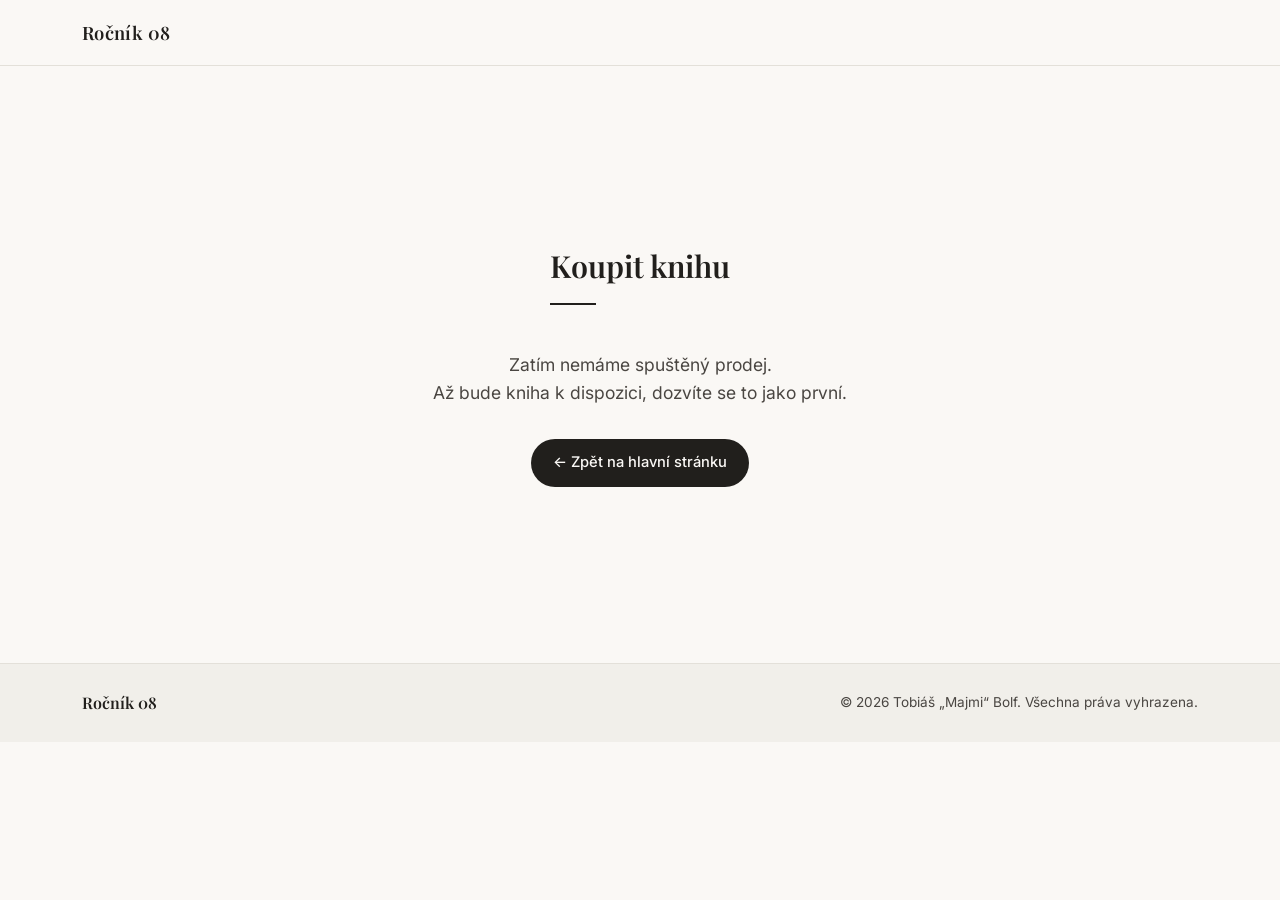
==== koupit.html @ d8b81053 "Add files via upload" ====
<!DOCTYPE html>
<html lang="cs">
<head>
<meta charset="UTF-8">
<meta name="viewport" content="width=device-width, initial-scale=1.0">
<title>Koupit knihu — Ročník 08</title>
<link rel="preconnect" href="https://fonts.googleapis.com">
<link rel="preconnect" href="https://fonts.gstatic.com" crossorigin>
<link href="https://fonts.googleapis.com/css2?family=Playfair+Display:ital,wght@0,500;0,600;0,700;1,500&family=Inter:wght@400;500;600&display=swap" rel="stylesheet">
<link rel="stylesheet" href="style.css">
<link rel="icon" type="image/svg+xml" href="data:image/svg+xml,%3Csvg xmlns='http://www.w3.org/2000/svg' viewBox='0 0 32 32'%3E%3Crect width='32' height='32' rx='6' fill='%23211f1c'/%3E%3Ctext x='16' y='23' font-size='20' text-anchor='middle' fill='%23faf8f5'%3E08%3C/text%3E%3C/svg%3E">
</head>
<body>

<header class="site-header">
  <div class="header-inner">
    <a href="index.html" class="logo">Ročník 08</a>
  </div>
</header>

<main>
  <section class="section">
    <div class="section-inner" style="text-align:center; padding: 80px 0;">
      <h1 class="section-title" style="display:inline-block; text-align:center;">Koupit knihu</h1>
      <p class="body-text" style="margin: 24px auto 0; font-size:1.1rem;">
        Zatím nemáme spuštěný prodej.<br>
        Až bude kniha k dispozici, dozvíte se to jako první.
      </p>
      <a href="index.html" class="btn btn-dark" style="margin-top:32px;">← Zpět na hlavní stránku</a>
    </div>
  </section>
</main>

<footer class="site-footer">
  <div class="footer-inner">
    <span class="footer-logo">Ročník 08</span>
    <span class="footer-copy">© 2026 Tobiáš „Majmi“ Bolf. Všechna práva vyhrazena.</span>
  </div>
</footer>

</body>
</html>
---- style.css ----
:root {
  --ink: #211f1c;
  --ink-soft: #4a4642;
  --paper: #faf8f5;
  --paper-alt: #f1efea;
  --line: #e3e0d9;
  --lavender: #b9b4d4;
  --sage: #a9c3ae;
  --clay: #cbb3a3;
  --radius: 14px;
  --serif: "Playfair Display", Georgia, serif;
  --sans: "Inter", -apple-system, BlinkMacSystemFont, sans-serif;
}

* { box-sizing: border-box; }

html { scroll-behavior: smooth; }

@media (prefers-reduced-motion: reduce) {
  html { scroll-behavior: auto; }
  * { animation-duration: 0.01ms !important; transition-duration: 0.01ms !important; }
}

body {
  margin: 0;
  font-family: var(--sans);
  color: var(--ink);
  background: var(--paper);
  line-height: 1.6;
  -webkit-font-smoothing: antialiased;
}

a { color: inherit; text-decoration: none; }

img { max-width: 100%; display: block; }

:focus-visible {
  outline: 2px solid var(--ink);
  outline-offset: 3px;
}

/* ---------- Header ---------- */
.site-header {
  position: sticky;
  top: 0;
  z-index: 50;
  background: rgba(250, 248, 245, 0.9);
  backdrop-filter: blur(8px);
  border-bottom: 1px solid var(--line);
}

.header-inner {
  max-width: 1180px;
  margin: 0 auto;
  padding: 18px 32px;
  display: flex;
  align-items: center;
  justify-content: space-between;
}

.logo {
  font-family: var(--serif);
  font-weight: 600;
  font-size: 1.15rem;
  letter-spacing: 0.02em;
}

.nav {
  display: flex;
  gap: 28px;
}

.nav-link {
  font-size: 0.92rem;
  color: var(--ink-soft);
  padding-bottom: 4px;
  border-bottom: 2px solid transparent;
  transition: color 0.15s, border-color 0.15s;
}

.nav-link:hover { color: var(--ink); }

.nav-link.active {
  color: var(--ink);
  border-color: var(--ink);
}

.nav-toggle {
  display: none;
  flex-direction: column;
  gap: 5px;
  background: none;
  border: none;
  cursor: pointer;
  padding: 6px;
}

.nav-toggle span {
  width: 22px;
  height: 2px;
  background: var(--ink);
  display: block;
}

/* ---------- Hero ---------- */
.hero {
  position: relative;
  min-height: 92vh;
  display: flex;
  align-items: center;
  background: linear-gradient(160deg, #cdd6d0 0%, #c4c1d6 45%, #d8c9c4 100%);
  background-image:
    linear-gradient(180deg, rgba(250,248,245,0.15) 0%, rgba(250,248,245,0.55) 100%),
    url("assets/cover.jpg");
  background-size: cover;
  background-position: center 30%;
  overflow: hidden;
}

.hero-inner {
  max-width: 1180px;
  margin: 0 auto;
  padding: 0 32px;
  width: 100%;
}

.hero-title {
  margin: 0;
  line-height: 0.85;
}

.hero-title-word {
  display: block;
  font-family: var(--serif);
  font-weight: 500;
  font-size: clamp(2.2rem, 6vw, 3.6rem);
  text-decoration: underline;
  text-underline-offset: 10px;
  text-decoration-thickness: 2px;
}

.hero-title-number {
  display: block;
  font-family: var(--serif);
  font-weight: 700;
  font-size: clamp(6rem, 18vw, 11rem);
  margin-top: -0.05em;
}

.hero-tagline {
  font-size: 1.15rem;
  color: var(--ink-soft);
  margin: 18px 0 32px;
}

.hero-actions {
  display: flex;
  flex-wrap: wrap;
  gap: 14px;
}

.scroll-hint {
  position: absolute;
  bottom: 28px;
  left: 50%;
  transform: translateX(-50%);
  color: var(--ink-soft);
  animation: bob 2.2s ease-in-out infinite;
}

@keyframes bob {
  0%, 100% { transform: translate(-50%, 0); }
  50% { transform: translate(-50%, 6px); }
}

/* ---------- Buttons ---------- */
.btn {
  display: inline-flex;
  align-items: center;
  gap: 8px;
  padding: 12px 22px;
  border-radius: 999px;
  font-size: 0.92rem;
  font-weight: 500;
  white-space: nowrap;
  transition: transform 0.15s, background 0.15s, border-color 0.15s;
}

.btn:hover { transform: translateY(-1px); }

.btn-dark {
  background: var(--ink);
  color: var(--paper);
}

.btn-dark:hover { background: #35322d; }

.btn-light {
  background: var(--paper);
  color: var(--ink);
  border: 1px solid var(--line);
}

.btn-light:hover { background: #fff; }

.btn-outline {
  background: transparent;
  color: var(--ink);
  border: 1px solid var(--ink);
}

.btn-outline:hover { background: var(--ink); color: var(--paper); }

/* ---------- Sections ---------- */
.section { padding: 96px 0; }

.section-inner {
  max-width: 1180px;
  margin: 0 auto;
  padding: 0 32px;
}

.section-title {
  font-family: var(--serif);
  font-weight: 600;
  font-size: 1.9rem;
  margin: 0 0 22px;
  position: relative;
  padding-bottom: 14px;
}

.section-title::after {
  content: "";
  position: absolute;
  left: 0;
  bottom: 0;
  width: 46px;
  height: 2px;
  background: var(--ink);
}

.body-text {
  color: var(--ink-soft);
  font-size: 1.02rem;
  max-width: 46ch;
  margin: 0 0 30px;
}

.two-col {
  display: grid;
  grid-template-columns: 1.2fr 0.8fr;
  gap: 60px;
  align-items: center;
}

.two-col.reverse { grid-template-columns: 0.8fr 1.2fr; }
.two-col.reverse .col-cover { order: 1; }
.two-col.reverse .col-text { order: 2; }

.section-book { background: var(--paper-alt); }

.col-avatar { text-align: center; }

.avatar-frame {
  width: 100%;
  max-width: 260px;
  aspect-ratio: 1;
  margin: 0 auto 16px;
  border-radius: var(--radius);
  background: linear-gradient(160deg, var(--lavender), var(--sage));
  display: flex;
  align-items: center;
  justify-content: center;
  color: rgba(255,255,255,0.75);
}

.avatar-name {
  font-family: var(--serif);
  font-weight: 600;
  margin: 0;
}

.avatar-role {
  color: var(--ink-soft);
  font-size: 0.85rem;
  margin: 2px 0 0;
}

.col-cover {
  display: flex;
  justify-content: center;
}

.book-cover-img {
  width: 100%;
  max-width: 300px;
  border-radius: 6px;
  box-shadow: 0 22px 44px -18px rgba(33, 31, 28, 0.45);
  transform: rotate(-2deg);
}

.book-actions {
  display: flex;
  flex-wrap: wrap;
  gap: 12px;
}

/* ---------- Poems ---------- */
.poems-header {
  display: flex;
  align-items: baseline;
  justify-content: space-between;
  flex-wrap: wrap;
  gap: 12px;
}

.link-all {
  font-size: 0.9rem;
  color: var(--ink-soft);
  border-bottom: 1px solid transparent;
}

.link-all:hover { border-color: var(--ink-soft); }

.poems-grid {
  margin-top: 34px;
  display: grid;
  grid-template-columns: repeat(4, 1fr);
  gap: 20px;
}

.poem-card {
  background: var(--paper-alt);
  border-radius: var(--radius);
  padding: 24px;
  border: 1px solid var(--line);
  transition: transform 0.15s, box-shadow 0.15s;
}

.poem-card:hover {
  transform: translateY(-3px);
  box-shadow: 0 16px 30px -20px rgba(33,31,28,0.35);
}

.poem-card h3 {
  font-family: var(--serif);
  font-size: 1.15rem;
  margin: 0 0 10px;
}

.poem-card p {
  color: var(--ink-soft);
  font-size: 0.92rem;
  min-height: 3.4em;
  margin: 0 0 14px;
}

.poem-excerpt {
  font-family: var(--serif);
  font-size: 0.95rem;
  font-style: italic;
  color: var(--ink-soft);
  line-height: 1.7;
  margin: 0 0 16px;
  min-height: 5.2em;
}

.link-read {
  font-size: 0.88rem;
  font-weight: 500;
}

/* ---------- Banner ---------- */
.section-banner { padding: 0 0 96px; }

.banner-inner {
  background: var(--paper-alt);
  border-radius: var(--radius);
  padding: 32px 36px;
  display: flex;
  align-items: center;
  justify-content: space-between;
  flex-wrap: wrap;
  gap: 20px;
}

.banner-left {
  display: flex;
  align-items: center;
  gap: 18px;
}

.banner-icon {
  width: 52px;
  height: 52px;
  border-radius: 12px;
  background: linear-gradient(160deg, var(--lavender), var(--clay));
  display: flex;
  align-items: center;
  justify-content: center;
  color: #fff;
  flex-shrink: 0;
}

.banner-eyebrow {
  margin: 0;
  font-size: 0.82rem;
  color: var(--ink-soft);
}

.banner-title {
  margin: 2px 0;
  font-family: var(--serif);
  font-weight: 600;
  font-size: 1.2rem;
}

.banner-sub {
  margin: 0;
  font-size: 0.88rem;
  color: var(--ink-soft);
}

/* ---------- Contact ---------- */
.contact-grid {
  display: grid;
  grid-template-columns: repeat(3, 1fr);
  gap: 18px;
}

.contact-item {
  display: flex;
  align-items: center;
  gap: 14px;
  padding: 18px 20px;
  border: 1px solid var(--line);
  border-radius: var(--radius);
  transition: border-color 0.15s, transform 0.15s;
}

.contact-item:hover {
  border-color: var(--ink);
  transform: translateY(-2px);
}

.contact-item strong {
  display: block;
  font-size: 0.92rem;
}

.contact-item span {
  font-size: 0.88rem;
  color: var(--ink-soft);
}

/* ---------- Single Poem Page ---------- */
.poem-page {
  padding: 64px 0 96px;
}

.poem-page .section-title {
  text-align: center;
}

.poem-page .section-title::after {
  left: 50%;
  transform: translateX(-50%);
}

.poem-body {
  max-width: 580px;
  margin: 0 auto;
  font-family: var(--serif);
  font-size: 1.08rem;
  line-height: 2;
  color: var(--ink);
  padding: 0 20px;
}

.poem-body p {
  margin: 0 0 24px;
  text-indent: 0;
}

.poem-back {
  display: inline-flex;
  align-items: center;
  gap: 6px;
  font-size: 0.9rem;
  color: var(--ink-soft);
  margin-bottom: 32px;
  transition: color 0.15s;
}

.poem-back:hover {
  color: var(--ink);
}

/* ---------- Footer ---------- */
.site-footer {
  border-top: 1px solid var(--line);
  background: var(--paper-alt);
}

.footer-inner {
  max-width: 1180px;
  margin: 0 auto;
  padding: 26px 32px;
  display: flex;
  align-items: center;
  justify-content: space-between;
  gap: 16px;
  flex-wrap: wrap;
}

.footer-logo {
  font-family: var(--serif);
  font-weight: 600;
}

.footer-copy {
  font-size: 0.85rem;
  color: var(--ink-soft);
}

.to-top {
  width: 36px;
  height: 36px;
  border-radius: 50%;
  border: 1px solid var(--line);
  background: var(--paper);
  cursor: pointer;
  display: flex;
  align-items: center;
  justify-content: center;
  transition: background 0.15s;
}

.to-top:hover { background: var(--ink); color: var(--paper); }

/* ---------- Responsive ---------- */
@media (max-width: 860px) {
  .nav { display: none; }
  .nav-toggle { display: flex; }

  .site-header.open .nav {
    display: flex;
    flex-direction: column;
    position: absolute;
    top: 100%;
    left: 0;
    right: 0;
    background: var(--paper);
    padding: 20px 32px;
    border-bottom: 1px solid var(--line);
  }

  .two-col, .two-col.reverse {
    grid-template-columns: 1fr;
  }
  .two-col.reverse .col-cover { order: 0; }
  .two-col.reverse .col-text { order: 1; }

  .poems-grid { grid-template-columns: 1fr 1fr; }
  .contact-grid { grid-template-columns: 1fr; }
  .section { padding: 64px 0; }
}

@media (max-width: 540px) {
  .poems-grid { grid-template-columns: 1fr; }
  .header-inner { padding: 14px 20px; }
  .section-inner { padding: 0 20px; }
  .hero-inner { padding: 0 20px; }
}
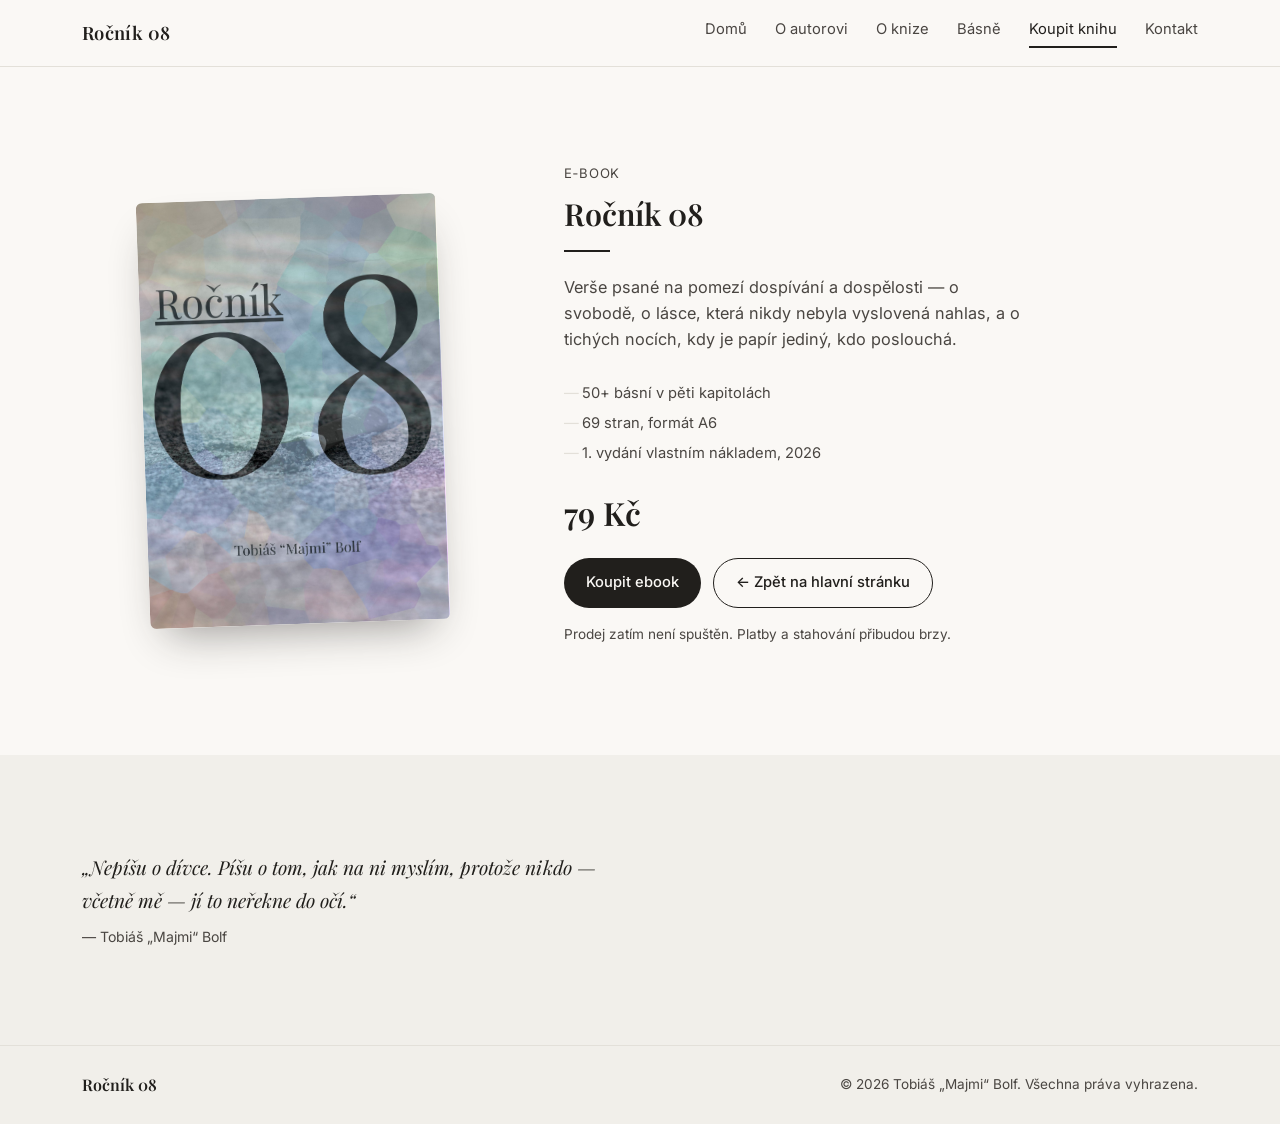
==== commit e7375a95: "Add files via upload" ====
--- a/koupit.html
+++ b/koupit.html
@@ -4,6 +4,7 @@
 <meta charset="UTF-8">
 <meta name="viewport" content="width=device-width, initial-scale=1.0">
 <title>Koupit knihu — Ročník 08</title>
+<meta name="description" content="Koupit ebook sbírky Ročník 08 — 79 Kč.">
 <link rel="preconnect" href="https://fonts.googleapis.com">
 <link rel="preconnect" href="https://fonts.gstatic.com" crossorigin>
 <link href="https://fonts.googleapis.com/css2?family=Playfair+Display:ital,wght@0,500;0,600;0,700;1,500&family=Inter:wght@400;500;600&display=swap" rel="stylesheet">
@@ -15,20 +16,61 @@
 <header class="site-header">
   <div class="header-inner">
     <a href="index.html" class="logo">Ročník 08</a>
+    <nav class="nav">
+      <a href="index.html#domu" class="nav-link">Domů</a>
+      <a href="index.html#autor" class="nav-link">O autorovi</a>
+      <a href="index.html#kniha" class="nav-link">O knize</a>
+      <a href="index.html#basne" class="nav-link">Básně</a>
+      <a href="koupit.html" class="nav-link active">Koupit knihu</a>
+      <a href="index.html#kontakt" class="nav-link">Kontakt</a>
+    </nav>
   </div>
 </header>
 
 <main>
+
+  <!-- Product -->
   <section class="section">
-    <div class="section-inner" style="text-align:center; padding: 80px 0;">
-      <h1 class="section-title" style="display:inline-block; text-align:center;">Koupit knihu</h1>
-      <p class="body-text" style="margin: 24px auto 0; font-size:1.1rem;">
-        Zatím nemáme spuštěný prodej.<br>
-        Až bude kniha k dispozici, dozvíte se to jako první.
-      </p>
-      <a href="index.html" class="btn btn-dark" style="margin-top:32px;">← Zpět na hlavní stránku</a>
+    <div class="section-inner two-col reverse">
+      <div class="col-cover">
+        <img src="assets/cover.jpg" alt="Obálka Ročník 08" class="book-cover-img">
+      </div>
+      <div class="col-text">
+        <p class="shop-eyebrow">E‑book</p>
+        <h1 class="section-title">Ročník 08</h1>
+        <p class="body-text">
+          Verše psané na pomezí dospívání a dospělosti — o svobodě, o lásce,
+          která nikdy nebyla vyslovená nahlas, a o tichých nocích, kdy je
+          papír jediný, kdo poslouchá.
+        </p>
+
+        <ul class="shop-stats">
+          <li>50+ básní v pěti kapitolách</li>
+          <li>69 stran, formát A6</li>
+          <li>1. vydání vlastním nákladem, 2026</li>
+        </ul>
+
+        <p class="shop-price">79 Kč</p>
+
+        <div class="book-actions">
+          <a href="https://buy.stripe.com/7sYdR9gxS0we0yqazu9AA00" class="btn btn-dark">Koupit ebook</a>
+          <a href="index.html" class="btn btn-outline">← Zpět na hlavní stránku</a>
+        </div>
+        <p class="shop-note">Prodej zatím není spuštěn. Platby a stahování přibudou brzy.</p>
+      </div>
     </div>
   </section>
+
+  <!-- Quote -->
+  <section class="section section-book">
+    <div class="section-inner">
+      <blockquote class="shop-quote">
+        <p>„Nepíšu o dívce. Píšu o tom, jak na ni myslím, protože nikdo — včetně mě — jí to neřekne do očí.“</p>
+        <footer>— Tobiáš „Majmi“ Bolf</footer>
+      </blockquote>
+    </div>
+  </section>
+
 </main>
 
 <footer class="site-footer">
--- a/style.css
+++ b/style.css
@@ -14,6 +14,32 @@
 
 * { box-sizing: border-box; }
 
+/* ---------- Custom Scrollbar ---------- */
+::-webkit-scrollbar {
+  width: 10px;
+}
+
+::-webkit-scrollbar-track {
+  background: var(--paper);
+  border-left: 1px solid var(--line);
+}
+
+::-webkit-scrollbar-thumb {
+  background: var(--ink);
+  border-radius: 0;
+  border: 2px solid var(--paper);
+}
+
+::-webkit-scrollbar-thumb:hover {
+  background: #35322d;
+}
+
+/* Firefox */
+html {
+  scrollbar-width: thin;
+  scrollbar-color: var(--ink) var(--paper);
+}
+
 html { scroll-behavior: smooth; }
 
 @media (prefers-reduced-motion: reduce) {
@@ -165,12 +191,12 @@
   left: 50%;
   transform: translateX(-50%);
   color: var(--ink-soft);
-  animation: bob 2.2s ease-in-out infinite;
-}
-
-@keyframes bob {
-  0%, 100% { transform: translate(-50%, 0); }
-  50% { transform: translate(-50%, 6px); }
+  opacity: 0.5;
+  transition: opacity 0.3s;
+}
+
+.scroll-hint:hover {
+  opacity: 1;
 }
 
 /* ---------- Buttons ---------- */
@@ -537,6 +563,94 @@
 }
 
 .to-top:hover { background: var(--ink); color: var(--paper); }
+
+/* ---------- Thanks page ---------- */
+.thanks-icon {
+  width: 80px;
+  height: 80px;
+  border-radius: 50%;
+  background: linear-gradient(160deg, var(--sage), var(--lavender));
+  display: flex;
+  align-items: center;
+  justify-content: center;
+  margin: 0 auto 24px;
+  color: #fff;
+}
+
+/* ---------- Shop (koupit.html) ---------- */
+.shop-eyebrow {
+  font-size: 0.82rem;
+  text-transform: uppercase;
+  letter-spacing: 0.06em;
+  color: var(--ink-soft);
+  margin: 0 0 6px;
+}
+
+.shop-stats {
+  list-style: none;
+  padding: 0;
+  margin: 0 0 22px;
+  display: flex;
+  flex-direction: column;
+  gap: 6px;
+}
+
+.shop-stats li {
+  font-size: 0.92rem;
+  color: var(--ink-soft);
+  padding-left: 18px;
+  position: relative;
+}
+
+.shop-stats li::before {
+  content: "—";
+  position: absolute;
+  left: 0;
+  color: var(--line);
+}
+
+.shop-price {
+  font-family: var(--serif);
+  font-size: 2rem;
+  font-weight: 600;
+  margin: 0 0 20px;
+}
+
+.shop-note {
+  margin-top: 16px;
+  font-size: 0.85rem;
+  color: var(--ink-soft);
+}
+
+.shop-quote {
+  margin: 0;
+}
+
+/* ---------- Distribuce ---------- */
+.distribuce-link {
+  font-weight: 600;
+  text-decoration: underline;
+  text-underline-offset: 3px;
+  transition: opacity 0.15s;
+}
+
+.distribuce-link:hover {
+  opacity: 0.6;
+}
+
+.shop-quote p {
+  font-family: var(--serif);
+  font-size: 1.2rem;
+  font-style: italic;
+  line-height: 1.7;
+  max-width: 48ch;
+  margin: 0 0 10px;
+}
+
+.shop-quote footer {
+  font-size: 0.88rem;
+  color: var(--ink-soft);
+}
 
 /* ---------- Responsive ---------- */
 @media (max-width: 860px) {
